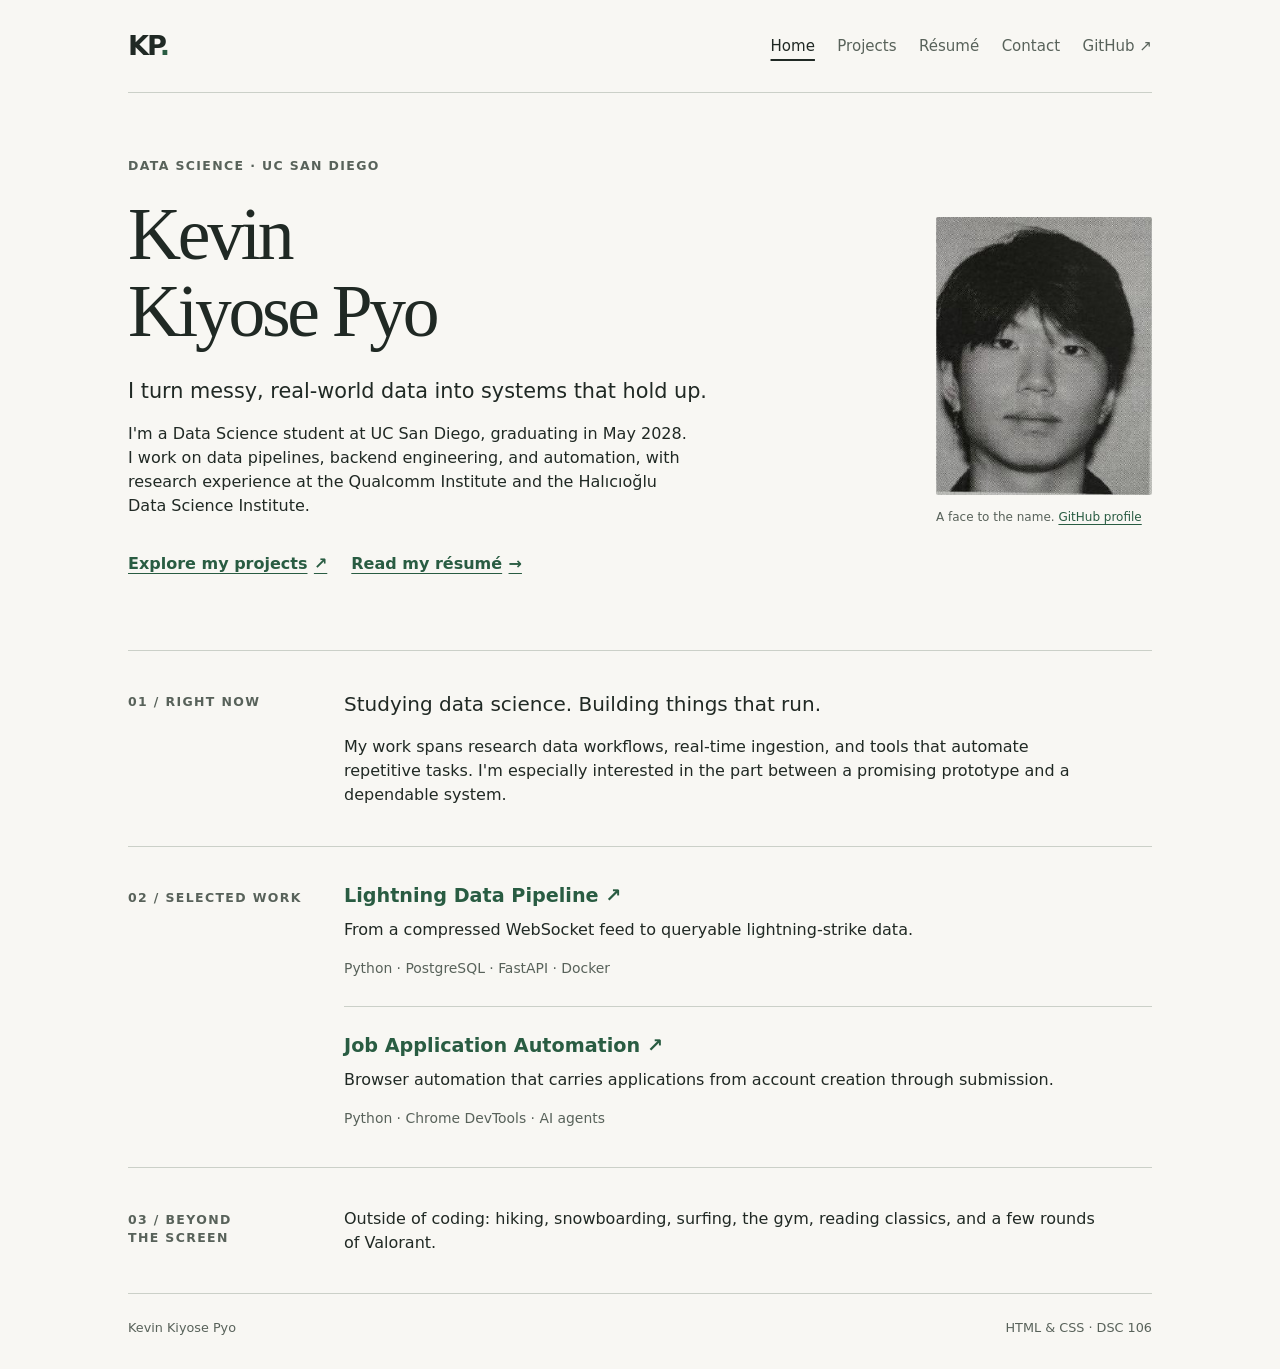
==== index.html @ 828792c8 "[verified] Build DSC 106 Lab 1 personal portfolio" ====
<!doctype html>
<html lang="en">
<head>
  <meta charset="utf-8">
  <meta name="viewport" content="width=device-width, initial-scale=1">
  <meta name="description" content="Kevin Kiyose Pyo — UC San Diego Data Science student building data pipelines, backend systems, and automation.">
  <title>Kevin Kiyose Pyo: Personal site and portfolio</title>
  <link rel="stylesheet" href="style.css">
  <link rel="icon" href="images/favicon.svg" type="image/svg+xml">
</head>
<body>
  <a class="skip-link" href="#main">Skip to content</a>
  <header class="site-header">
    <a class="wordmark" href="index.html" aria-label="Kevin Pyo, home">KP<span aria-hidden="true">.</span></a>
    <nav aria-label="Main navigation">
      <a href="index.html" aria-current="page">Home</a>
      <a href="projects/index.html">Projects</a>
      <a href="resume/index.html">Résumé</a>
      <a href="contact/index.html">Contact</a>
      <a href="https://github.com/kevinkiyosepyo" target="_blank" rel="noopener noreferrer">GitHub <span aria-hidden="true">↗</span><span class="visually-hidden"> (opens in a new tab)</span></a>
    </nav>
  </header>
  <main id="main">
    <section class="intro" aria-labelledby="intro-title">
      <div>
        <p class="eyebrow" id="intro-title">Data science · UC San Diego</p>
        <h1>Kevin Kiyose Pyo</h1>
        <p class="lead">I turn messy, real-world data into systems that hold up.</p>
        <p>I'm a Data Science student at UC San Diego, graduating in May 2028. I work on data pipelines, backend engineering, and automation, with research experience at the Qualcomm Institute and the Halıcıoğlu Data Science Institute.</p>
        <div class="text-links">
          <a href="projects/index.html">Explore my projects <span aria-hidden="true">↗</span></a>
          <a href="resume/index.html">Read my résumé <span aria-hidden="true">→</span></a>
        </div>
      </div>
      <figure class="portrait">
        <img src="images/kevin-portrait.jpg" alt="Black-and-white headshot from Kevin's GitHub profile." width="265" height="342">
        <figcaption>A face to the name. <a href="https://github.com/kevinkiyosepyo">GitHub profile</a></figcaption>
      </figure>
    </section>
    <section class="section-row" aria-labelledby="now-heading">
      <h2 id="now-heading" class="section-label">01 / Right now</h2>
      <div>
        <p class="large-copy">Studying data science. Building things that run.</p>
        <p>My work spans research data workflows, real-time ingestion, and tools that automate repetitive tasks. I'm especially interested in the part between a promising prototype and a dependable system.</p>
      </div>
    </section>
    <section class="section-row" aria-labelledby="work-heading">
      <h2 id="work-heading" class="section-label">02 / Selected work</h2>
      <div class="project-list">
        <article>
          <h3><a href="projects/index.html#lightning">Lightning Data Pipeline <span aria-hidden="true">↗</span></a></h3>
          <p>From a compressed WebSocket feed to queryable lightning-strike data.</p>
          <p class="meta">Python · PostgreSQL · FastAPI · Docker</p>
        </article>
        <article>
          <h3><a href="projects/index.html#job-agent">Job Application Automation <span aria-hidden="true">↗</span></a></h3>
          <p>Browser automation that carries applications from account creation through submission.</p>
          <p class="meta">Python · Chrome DevTools · AI agents</p>
        </article>
      </div>
    </section>
    <section class="section-row" aria-labelledby="beyond-heading">
      <h2 id="beyond-heading" class="section-label">03 / Beyond the screen</h2>
      <p>Outside of coding: hiking, snowboarding, surfing, the gym, reading classics, and a few rounds of Valorant.</p>
    </section>
  </main>
  <footer class="site-footer"><span>Kevin Kiyose Pyo</span><span>HTML &amp; CSS · DSC 106</span></footer>
</body>
</html>
---- style.css ----
/* Shared presentation; the HTML remains the source of content and structure. */
:root {
  color-scheme: light;
  --paper: #f8f7f3;
  --ink: #202924;
  --muted: #58625a;
  --accent: #295c42;
  --line: #cbd0c8;
}
* { box-sizing: border-box; }
body {
  font: 100%/1.5 system-ui;
  color: var(--ink);
  background: var(--paper);
  max-width: 72rem;
  margin: 0 auto;
  padding: 0 clamp(1.25rem, 5vw, 4rem);
}
a { color: var(--accent); text-underline-offset: .22em; }
a:hover { text-decoration-thickness: 2px; }
a:focus-visible, input:focus-visible, textarea:focus-visible, button:focus-visible {
  outline: 3px solid var(--accent);
  outline-offset: 4px;
}
h1, h2, h3, p, figure { margin: 0; }
h1, h2, h3 { line-height: 1.15; text-wrap: balance; }
h1 { font: 500 clamp(2.7rem, 6vw, 4.6rem)/1.05 Georgia, serif; letter-spacing: -.045em; max-width: 12ch; }
h2 { font: 500 2rem/1.2 Georgia, serif; }
h3 { font-size: 1.2rem; font-weight: 600; }
p + p { margin-top: 1rem; }
p { text-wrap: pretty; }
.site-header { display: flex; align-items: center; justify-content: space-between; gap: 1rem; padding: 1.5rem 0; border-bottom: 1px solid var(--line); }
.wordmark { color: var(--ink); font-size: 1.7rem; font-weight: 750; letter-spacing: -.08em; text-decoration: none; }
.wordmark span { color: var(--accent); }
nav { display: flex; flex-wrap: wrap; column-gap: 1.4rem; row-gap: .25rem; }
nav a { display: inline-flex; align-items: center; gap: .3rem; min-height: 44px; color: var(--muted); font-size: .94rem; text-decoration: none; }
nav a:hover, nav a[aria-current="page"] { color: var(--ink); text-decoration: underline; text-decoration-thickness: 2px; text-underline-offset: .5em; }
.intro { display: grid; grid-template-columns: minmax(0, 1fr) 13.5rem; align-items: center; gap: 4rem; padding: 4rem 0; }
.eyebrow, .section-label { font: 600 .78rem/1.5 system-ui; text-transform: uppercase; letter-spacing: .11em; color: var(--muted); }
.eyebrow { margin-bottom: 1.25rem; }
.lead { font-size: 1.3rem; line-height: 1.45; max-width: 37ch; margin-top: 1.6rem; }
.intro p:not(.eyebrow) { max-width: 55ch; }
.portrait img { display: block; width: 100%; height: auto; border-radius: 2px; }
figcaption { color: var(--muted); font-size: .75rem; margin-top: .8rem; }
.text-links { display: flex; flex-wrap: wrap; gap: .5rem 1.5rem; margin-top: 1.5rem; }
.text-links a { display: inline-flex; align-items: center; gap: .4rem; min-height: 44px; font-weight: 600; }
.section-row { display: grid; grid-template-columns: 11rem minmax(0, 1fr); gap: 2.5rem; padding: 2.4rem 0; border-top: 1px solid var(--line); }
.section-label { padding-top: .25rem; }
.large-copy { font-size: 1.25rem; }
.project-list article + article { margin-top: 1.7rem; padding-top: 1.7rem; border-top: 1px solid var(--line); }
.project-list h3 { margin-bottom: .7rem; }
.project-list h3 a { text-decoration: none; }
.project-list h3 a:hover { text-decoration: underline; }
.meta { color: var(--muted); font-size: .87rem; }
.page-heading { padding: 3.5rem 0 2.8rem; }
.page-heading h1 { max-width: none; }
.page-heading .lead { max-width: 55ch; }
.project-entry { display: grid; grid-template-columns: 11rem minmax(0, 1fr); gap: 2.5rem; border-top: 1px solid var(--line); padding: 2.5rem 0; }
.project-entry h2 { margin-bottom: 1rem; }
.project-entry ul, .resume-entry ul { padding-left: 1.2rem; margin-bottom: 0; }
li + li { margin-top: .6rem; }
.resume-entry + .resume-entry { margin-top: 2rem; }
.resume-entry header { display: flex; align-items: baseline; justify-content: space-between; gap: 1rem; }
.resume-entry .organization { color: var(--accent); margin-top: .35rem; }
.resume-entry .dates { color: var(--muted); font-size: .85rem; white-space: nowrap; }
.skills-list { padding-left: 1.2rem; margin: 0; }
.contact-layout { display: grid; grid-template-columns: 1fr 1.4fr; gap: 4rem; border-top: 1px solid var(--line); padding: 2.5rem 0 3.5rem; }
.contact-layout h2 { margin-bottom: 1rem; }
form label { display: block; font-weight: 600; margin-bottom: 1.25rem; }
input, textarea { display: block; width: 100%; max-width: 100%; margin-top: .5rem; border: 1px solid #7a857c; border-radius: 3px; background: #fffefa; color: var(--ink); font: inherit; padding: .7rem .85rem; }
textarea { min-height: 9rem; resize: vertical; }
button { min-height: 44px; border: 1px solid var(--accent); border-radius: 3px; background: var(--accent); color: white; font: 600 1rem/1.5 system-ui; padding: .7rem 1.3rem; cursor: pointer; }
button:hover { background: #1e4632; }
.form-note { color: var(--muted); font-size: .87rem; margin-top: 1rem; }
.site-footer { display: flex; flex-wrap: wrap; justify-content: space-between; gap: .6rem 2rem; padding: 1.5rem 0 2rem; border-top: 1px solid var(--line); font-size: .8rem; color: var(--muted); }
.visually-hidden, .skip-link:not(:focus) { position: absolute; width: 1px; height: 1px; padding: 0; margin: -1px; overflow: hidden; clip-path: inset(50%); white-space: nowrap; border: 0; }
.skip-link:focus { display: inline-block; margin-top: .5rem; padding: .5rem; }
@media (max-width: 720px) {
  .site-header { align-items: flex-start; flex-direction: column; gap: .4rem; padding: 1rem 0; }
  nav { column-gap: 1.2rem; }
  .intro { grid-template-columns: 1fr; gap: 2rem; padding: 2.6rem 0; }
  .portrait { max-width: 12rem; }
  .section-row, .project-entry { grid-template-columns: 1fr; gap: 1.2rem; padding: 2rem 0; }
  .page-heading { padding: 2.6rem 0 2rem; }
  .resume-entry header { flex-direction: column; gap: .45rem; }
  .contact-layout { grid-template-columns: 1fr; gap: 2rem; }
}
@media print {
  body { background: white; color: black; padding: 0; max-width: none; font-size: 12pt; }
  .site-header, .site-footer, .skip-link { display: none; }
  .page-heading { padding: 0 0 1.5rem; }
  .section-row { grid-template-columns: 1fr; gap: 1rem; padding: 1rem 0; }
  .resume-entry { break-inside: avoid; }
  a { color: inherit; }
}
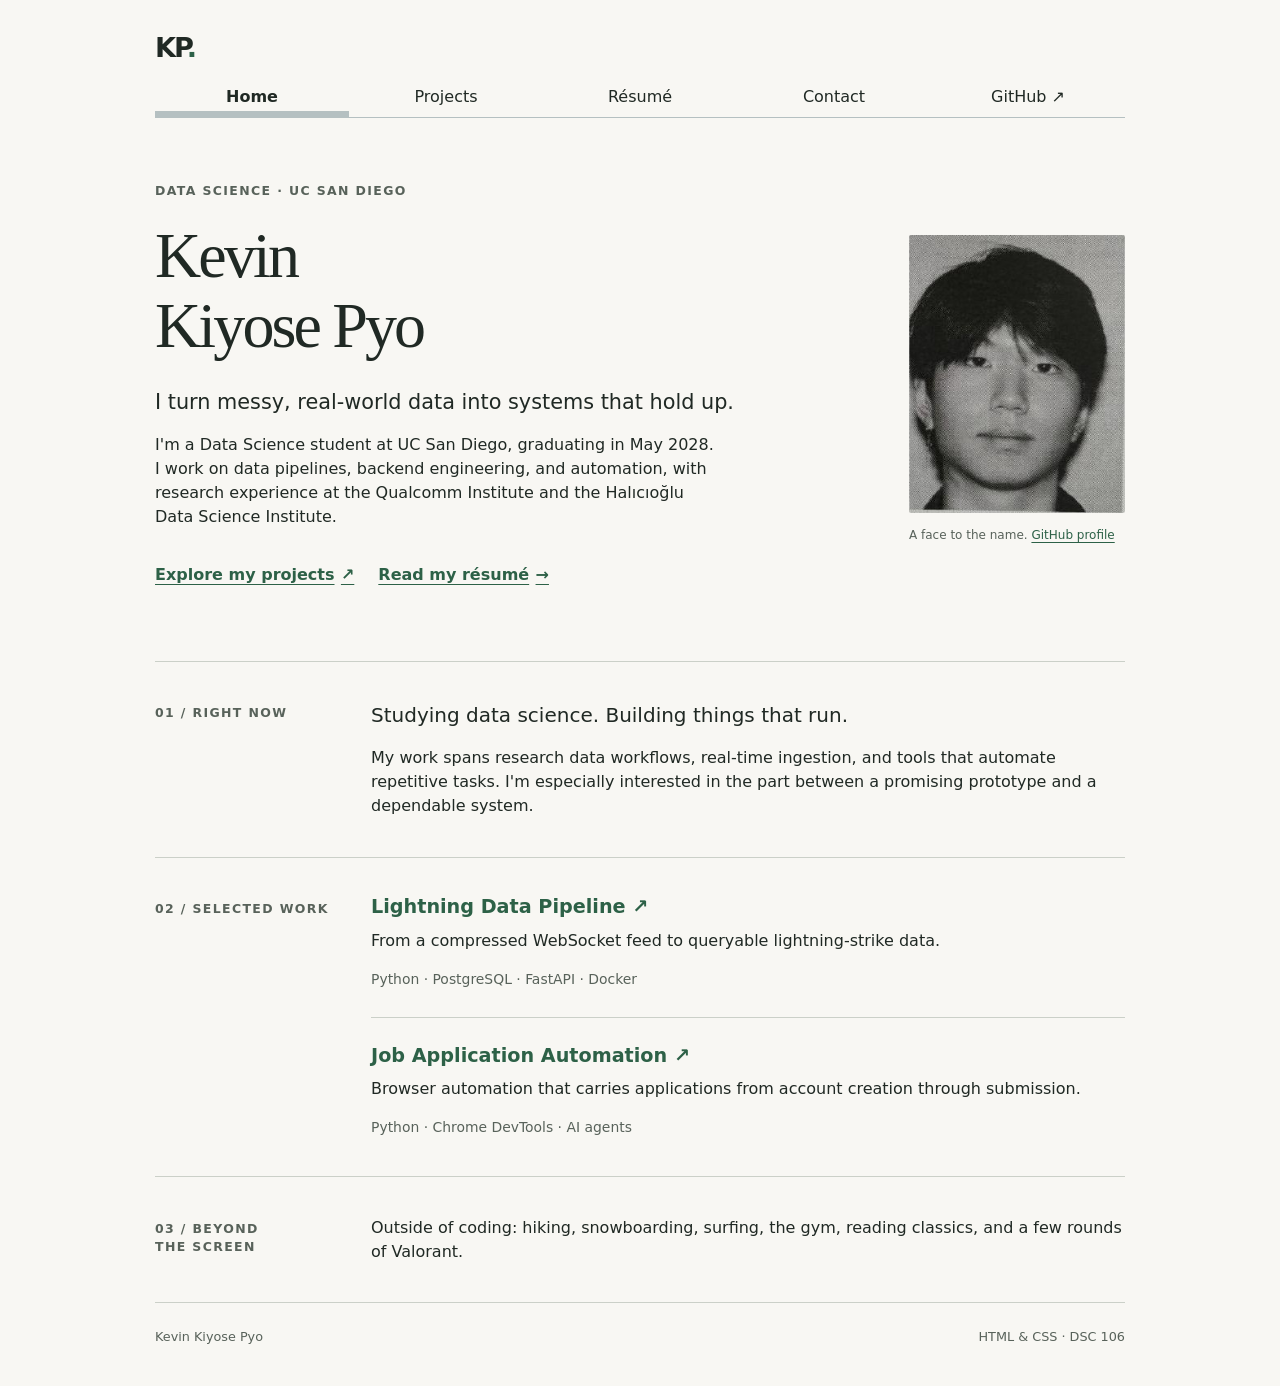
==== commit 90bc4a7d: "Complete DSC 106 Lab 2: Styling with CSS - Step 1: 100ch max-width body, centered with margin-inline" ====
--- a/index.html
+++ b/index.html
@@ -13,7 +13,7 @@
   <header class="site-header">
     <a class="wordmark" href="index.html" aria-label="Kevin Pyo, home">KP<span aria-hidden="true">.</span></a>
     <nav aria-label="Main navigation">
-      <a href="index.html" aria-current="page">Home</a>
+      <a href="index.html" class="current" aria-current="page">Home</a>
       <a href="projects/index.html">Projects</a>
       <a href="resume/index.html">Résumé</a>
       <a href="contact/index.html">Contact</a>
--- a/style.css
+++ b/style.css
@@ -1,41 +1,109 @@
-/* Shared presentation; the HTML remains the source of content and structure. */
+/* Shared presentation; the HTML remains the source of content and structure.
+   Lab 2 steps are labeled so each rule can be traced back to the lab. */
+
+/* ---------- Tokens ---------- */
 :root {
   color-scheme: light;
   --paper: #f8f7f3;
   --ink: #202924;
   --muted: #58625a;
-  --accent: #295c42;
   --line: #cbd0c8;
-}
+  /* Step 2.3: the cool gray used for the nav borders */
+  --color-border: oklch(80% 3% 200);
+  /* Step 2.4: one accent color, defined once on the root and reused everywhere */
+  --color-accent: oklch(45% 18% 159);
+  --color-accent-soft: oklch(from var(--color-accent) 95% 5% h);
+  accent-color: var(--color-accent);
+}
+
 * { box-sizing: border-box; }
+
+/* ---------- Step 1: keep content from getting too wide ---------- */
 body {
   font: 100%/1.5 system-ui;
   color: var(--ink);
   background: var(--paper);
-  max-width: 72rem;
-  margin: 0 auto;
-  padding: 0 clamp(1.25rem, 5vw, 4rem);
-}
-a { color: var(--accent); text-underline-offset: .22em; }
+  max-width: 100ch;       /* scales with font size, still shrinks on small screens */
+  margin-inline: auto;    /* centers the column */
+  padding-inline: 1.5em;  /* keeps text off the viewport edges when narrow */
+}
+
+a { color: var(--color-accent); text-underline-offset: .22em; }
 a:hover { text-decoration-thickness: 2px; }
 a:focus-visible, input:focus-visible, textarea:focus-visible, button:focus-visible {
-  outline: 3px solid var(--accent);
+  outline: 3px solid var(--color-accent);
   outline-offset: 4px;
 }
-h1, h2, h3, p, figure { margin: 0; }
-h1, h2, h3 { line-height: 1.15; text-wrap: balance; }
-h1 { font: 500 clamp(2.7rem, 6vw, 4.6rem)/1.05 Georgia, serif; letter-spacing: -.045em; max-width: 12ch; }
-h2 { font: 500 2rem/1.2 Georgia, serif; }
+
+/* ---------- Step 4.4: heading defaults and hierarchy ---------- */
+h1, h2, h3, h4, h5, h6 {
+  line-height: 1.1;
+  text-wrap: balance;
+  margin: 0;
+}
+h1 {
+  font-family: Georgia, serif;
+  font-weight: 500;
+  font-size: 400%;        /* clear contrast with h2 */
+  letter-spacing: -.045em;
+  max-width: 12ch;
+}
+h2 { font: 500 2rem/1.1 Georgia, serif; }
 h3 { font-size: 1.2rem; font-weight: 600; }
+p, figure { margin: 0; }
 p + p { margin-top: 1rem; }
 p { text-wrap: pretty; }
-.site-header { display: flex; align-items: center; justify-content: space-between; gap: 1rem; padding: 1.5rem 0; border-bottom: 1px solid var(--line); }
-.wordmark { color: var(--ink); font-size: 1.7rem; font-weight: 750; letter-spacing: -.08em; text-decoration: none; }
-.wordmark span { color: var(--accent); }
-nav { display: flex; flex-wrap: wrap; column-gap: 1.4rem; row-gap: .25rem; }
-nav a { display: inline-flex; align-items: center; gap: .3rem; min-height: 44px; color: var(--muted); font-size: .94rem; text-decoration: none; }
-nav a:hover, nav a[aria-current="page"] { color: var(--ink); text-decoration: underline; text-decoration-thickness: 2px; text-underline-offset: .5em; }
-.intro { display: grid; grid-template-columns: minmax(0, 1fr) 13.5rem; align-items: center; gap: 4rem; padding: 4rem 0; }
+
+/* ---------- Step 2: navigation bar ---------- */
+.site-header { padding-top: 1.25rem; }
+.wordmark {
+  display: inline-block;
+  margin-bottom: .5rem;
+  color: var(--ink);
+  font-size: 1.7rem;
+  font-weight: 750;
+  letter-spacing: -.08em;
+  text-decoration: none;
+  span { color: var(--color-accent); }
+}
+
+/* Step 2.1: if a <ul> is used, its boxes get out of the way */
+nav ul, nav li { display: contents; }
+
+/* Step 2.2: Flexbox lays the links out in a row */
+nav {
+  display: flex;
+  flex-wrap: wrap;  /* lets the links wrap instead of overflowing on phones */
+  margin-bottom: 2.5rem;
+  border-bottom: 1px solid var(--color-border);
+}
+
+/* Step 2.3: each link takes an equal share and loses the default link look */
+nav a {
+  flex: 1;
+  text-decoration: none;
+  color: inherit;
+  text-align: center;
+  padding: 0.5em;
+  white-space: nowrap;
+}
+
+/* Current page: thick border, reduced padding so the height stays the same */
+nav a.current {
+  border-bottom: 0.4em solid var(--color-border);
+  padding-bottom: 0.1em;
+  font-weight: 600;
+}
+
+/* Step 2.4: hover uses the accent color plus a light tint of the same hue */
+nav a:hover {
+  border-bottom: 0.4em solid var(--color-accent);
+  padding-bottom: 0.1em;
+  background-color: var(--color-accent-soft);
+}
+
+/* ---------- Home page ---------- */
+.intro { display: grid; grid-template-columns: minmax(0, 1fr) 13.5rem; align-items: center; gap: 4rem; padding: 1.5rem 0 4rem; }
 .eyebrow, .section-label { font: 600 .78rem/1.5 system-ui; text-transform: uppercase; letter-spacing: .11em; color: var(--muted); }
 .eyebrow { margin-bottom: 1.25rem; }
 .lead { font-size: 1.3rem; line-height: 1.45; max-width: 37ch; margin-top: 1.6rem; }
@@ -52,39 +120,187 @@
 .project-list h3 a { text-decoration: none; }
 .project-list h3 a:hover { text-decoration: underline; }
 .meta { color: var(--muted); font-size: .87rem; }
-.page-heading { padding: 3.5rem 0 2.8rem; }
+.page-heading { padding: 1rem 0 2.8rem; }
 .page-heading h1 { max-width: none; }
 .page-heading .lead { max-width: 55ch; }
-.project-entry { display: grid; grid-template-columns: 11rem minmax(0, 1fr); gap: 2.5rem; border-top: 1px solid var(--line); padding: 2.5rem 0; }
-.project-entry h2 { margin-bottom: 1rem; }
-.project-entry ul, .resume-entry ul { padding-left: 1.2rem; margin-bottom: 0; }
-li + li { margin-top: .6rem; }
-.resume-entry + .resume-entry { margin-top: 2rem; }
-.resume-entry header { display: flex; align-items: baseline; justify-content: space-between; gap: 1rem; }
-.resume-entry .organization { color: var(--accent); margin-top: .35rem; }
-.resume-entry .dates { color: var(--muted); font-size: .85rem; white-space: nowrap; }
-.skills-list { padding-left: 1.2rem; margin: 0; }
+
+/* ---------- Step 4: projects page ---------- */
+/* Step 4.2: as many 15em+ columns as fit, so the grid adapts to the window */
+.projects {
+  display: grid;
+  grid-template-columns: repeat(auto-fill, minmax(15em, 1fr));
+  gap: 1em;
+  padding-bottom: 3rem;
+
+  /* Step 4.3: each card borrows the parent's rows, so headings,
+     images, and text line up across a row even when headings wrap */
+  article {
+    display: grid;
+    grid-template-rows: subgrid;
+    grid-row: span 3;
+    padding-top: 1em;
+    border-top: 1px solid var(--line);
+  }
+
+  h2 {
+    margin: 0;
+    font-size: 1.4rem;
+  }
+
+  img {
+    display: block;
+    width: 100%;
+    height: auto;
+  }
+
+  p { font-size: .95rem; }
+}
+
+/* ---------- Step 3: contact form ---------- */
 .contact-layout { display: grid; grid-template-columns: 1fr 1.4fr; gap: 4rem; border-top: 1px solid var(--line); padding: 2.5rem 0 3.5rem; }
 .contact-layout h2 { margin-bottom: 1rem; }
-form label { display: block; font-weight: 600; margin-bottom: 1.25rem; }
-input, textarea { display: block; width: 100%; max-width: 100%; margin-top: .5rem; border: 1px solid #7a857c; border-radius: 3px; background: #fffefa; color: var(--ink); font: inherit; padding: .7rem .85rem; }
+
+/* Step 3.1: form controls use the page font instead of the browser default */
+input, textarea, button, select {
+  font: inherit;
+}
+
+/* Step 3.3: labels on the left, fields on the right, all aligned */
+form {
+  display: grid;
+  grid-template-columns: auto 1fr;
+  gap: 1em;
+}
+
+form label {
+  display: grid;
+  grid-template-columns: subgrid;  /* label text and field use the form's columns */
+  grid-column: 1 / -1;             /* each label spans the whole row */
+  align-items: baseline;
+  font-weight: 600;
+}
+
+form button {
+  grid-column: 1 / -1;
+}
+
+input, textarea {
+  font-weight: 400;
+  border: 1px solid #7a857c;
+  border-radius: 3px;
+  background: #fffefa;
+  color: var(--ink);
+  padding: .7rem .85rem;
+  min-width: 0;
+}
 textarea { min-height: 9rem; resize: vertical; }
-button { min-height: 44px; border: 1px solid var(--accent); border-radius: 3px; background: var(--accent); color: white; font: 600 1rem/1.5 system-ui; padding: .7rem 1.3rem; cursor: pointer; }
-button:hover { background: #1e4632; }
+button {
+  min-height: 44px;
+  border: 1px solid var(--color-accent);
+  border-radius: 3px;
+  background: var(--color-accent);
+  color: white;
+  font-weight: 600;
+  padding: .7rem 1.3rem;
+  cursor: pointer;
+}
+button:hover { background: oklch(from var(--color-accent) calc(l - 8%) c h); }
 .form-note { color: var(--muted); font-size: .87rem; margin-top: 1rem; }
+
+/* ---------- Step 5: résumé / CV ---------- */
+.resume-entry {
+  position: relative;
+  padding-inline-start: 1.5rem;
+  border-inline-start: 2px solid var(--line);
+  transition: border-color .2s;
+
+  /* timeline dot */
+  &::before {
+    content: "";
+    position: absolute;
+    inset-inline-start: -.45rem;
+    top: .3rem;
+    width: .8rem;
+    height: .8rem;
+    border-radius: 50%;
+    background: var(--paper);
+    border: 2px solid var(--line);
+    transition: background .2s, border-color .2s;
+  }
+
+  &:hover {
+    border-inline-start-color: var(--color-accent);
+    &::before { background: var(--color-accent); border-color: var(--color-accent); }
+  }
+
+  & + & { margin-top: 2rem; }
+
+  header {
+    display: flex;
+    align-items: baseline;
+    justify-content: space-between;
+    gap: 1rem;
+  }
+
+  .organization { color: var(--color-accent); margin-top: .35rem; font-weight: 500; }
+
+  .dates {
+    color: var(--color-accent);
+    background: var(--color-accent-soft);
+    border-radius: 999px;
+    padding: .1rem .65rem;
+    font-size: .8rem;
+    font-variant-numeric: tabular-nums;
+    white-space: nowrap;
+  }
+
+  ul { padding-left: 1.2rem; margin: .75rem 0 0; }
+  li::marker { color: var(--color-accent); }
+}
+li + li { margin-top: .6rem; }
+
+/* Skills: a definition list laid out with grid, each skill as a chip */
+.skills {
+  display: grid;
+  grid-template-columns: auto 1fr;
+  gap: 1rem 1.5rem;
+  margin: 0;
+
+  div { display: grid; grid-template-columns: subgrid; grid-column: 1 / -1; align-items: baseline; }
+  dt { font-weight: 600; }
+  dd { margin: 0; }
+  ul { display: flex; flex-wrap: wrap; gap: .4rem; list-style: none; padding: 0; margin: 0; }
+  li {
+    margin: 0;
+    padding: .15rem .6rem;
+    border: 1px solid var(--color-border);
+    border-radius: 3px;
+    background: #fffefa;
+    font-size: .88rem;
+  }
+  li:hover { border-color: var(--color-accent); background: var(--color-accent-soft); }
+}
+
+/* ---------- Footer and utilities ---------- */
 .site-footer { display: flex; flex-wrap: wrap; justify-content: space-between; gap: .6rem 2rem; padding: 1.5rem 0 2rem; border-top: 1px solid var(--line); font-size: .8rem; color: var(--muted); }
 .visually-hidden, .skip-link:not(:focus) { position: absolute; width: 1px; height: 1px; padding: 0; margin: -1px; overflow: hidden; clip-path: inset(50%); white-space: nowrap; border: 0; }
 .skip-link:focus { display: inline-block; margin-top: .5rem; padding: .5rem; }
+
+/* ---------- Narrow screens ---------- */
 @media (max-width: 720px) {
-  .site-header { align-items: flex-start; flex-direction: column; gap: .4rem; padding: 1rem 0; }
-  nav { column-gap: 1.2rem; }
-  .intro { grid-template-columns: 1fr; gap: 2rem; padding: 2.6rem 0; }
+  .intro { grid-template-columns: 1fr; gap: 2rem; padding: 1rem 0 2.6rem; }
   .portrait { max-width: 12rem; }
-  .section-row, .project-entry { grid-template-columns: 1fr; gap: 1.2rem; padding: 2rem 0; }
-  .page-heading { padding: 2.6rem 0 2rem; }
+  .section-row { grid-template-columns: 1fr; gap: 1.2rem; padding: 2rem 0; }
+  .contact-layout { grid-template-columns: 1fr; gap: 2rem; }
   .resume-entry header { flex-direction: column; gap: .45rem; }
-  .contact-layout { grid-template-columns: 1fr; gap: 2rem; }
-}
+  .skills { grid-template-columns: 1fr; div { grid-column: 1; grid-template-columns: 1fr; gap: .4rem; } }
+}
+@media (max-width: 30em) {
+  body { padding-inline: 1em; }
+  h1 { font-size: 300%; }
+  nav { font-size: .9rem; }
+}
+
 @media print {
   body { background: white; color: black; padding: 0; max-width: none; font-size: 12pt; }
   .site-header, .site-footer, .skip-link { display: none; }
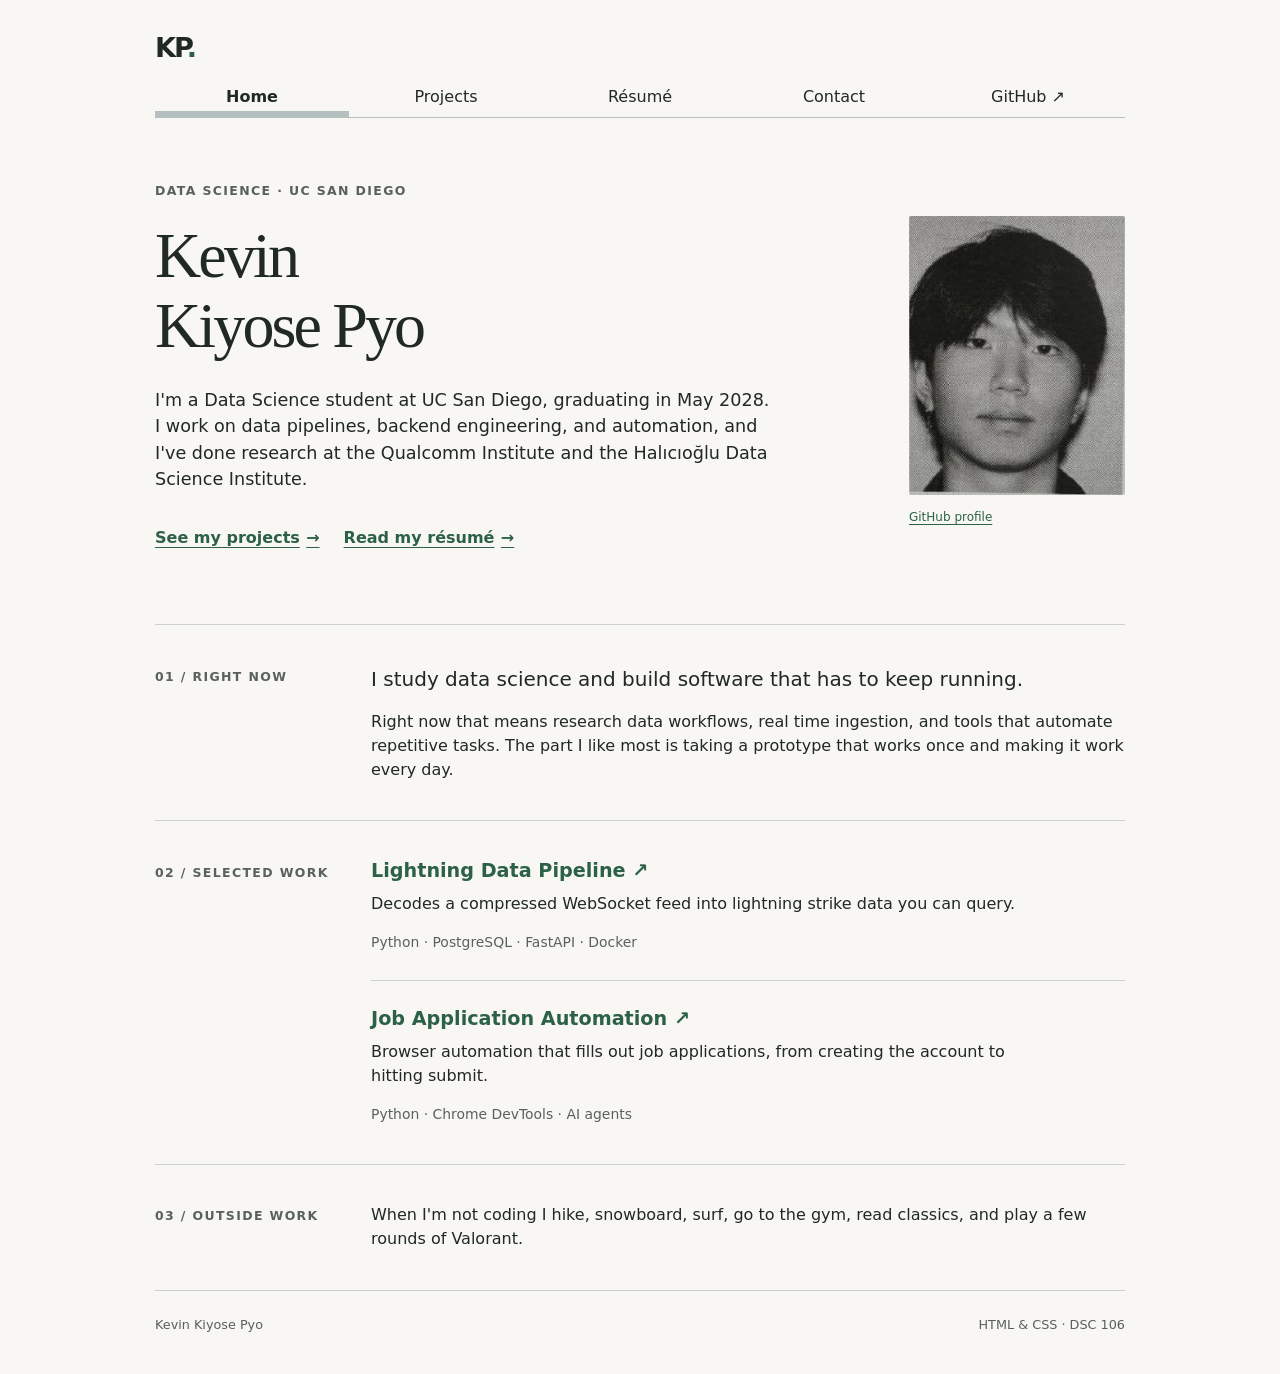
==== commit 13b2f1ed: "Rewrite site copy in plainer language - Remove the homepage tagline and the photo caption line - Dro" ====
--- a/index.html
+++ b/index.html
@@ -3,7 +3,7 @@
 <head>
   <meta charset="utf-8">
   <meta name="viewport" content="width=device-width, initial-scale=1">
-  <meta name="description" content="Kevin Kiyose Pyo — UC San Diego Data Science student building data pipelines, backend systems, and automation.">
+  <meta name="description" content="Kevin Kiyose Pyo, a UC San Diego data science student who builds data pipelines, backend systems, and automation tools.">
   <title>Kevin Kiyose Pyo: Personal site and portfolio</title>
   <link rel="stylesheet" href="style.css">
   <link rel="icon" href="images/favicon.svg" type="image/svg+xml">
@@ -25,23 +25,22 @@
       <div>
         <p class="eyebrow" id="intro-title">Data science · UC San Diego</p>
         <h1>Kevin Kiyose Pyo</h1>
-        <p class="lead">I turn messy, real-world data into systems that hold up.</p>
-        <p>I'm a Data Science student at UC San Diego, graduating in May 2028. I work on data pipelines, backend engineering, and automation, with research experience at the Qualcomm Institute and the Halıcıoğlu Data Science Institute.</p>
+        <p>I'm a Data Science student at UC San Diego, graduating in May 2028. I work on data pipelines, backend engineering, and automation, and I've done research at the Qualcomm Institute and the Halıcıoğlu Data Science Institute.</p>
         <div class="text-links">
-          <a href="projects/index.html">Explore my projects <span aria-hidden="true">↗</span></a>
+          <a href="projects/index.html">See my projects <span aria-hidden="true">→</span></a>
           <a href="resume/index.html">Read my résumé <span aria-hidden="true">→</span></a>
         </div>
       </div>
       <figure class="portrait">
-        <img src="images/kevin-portrait.jpg" alt="Black-and-white headshot from Kevin's GitHub profile." width="265" height="342">
-        <figcaption>A face to the name. <a href="https://github.com/kevinkiyosepyo">GitHub profile</a></figcaption>
+        <img src="images/kevin-portrait.jpg" alt="Black and white headshot of Kevin." width="265" height="342">
+        <figcaption><a href="https://github.com/kevinkiyosepyo">GitHub profile</a></figcaption>
       </figure>
     </section>
     <section class="section-row" aria-labelledby="now-heading">
       <h2 id="now-heading" class="section-label">01 / Right now</h2>
       <div>
-        <p class="large-copy">Studying data science. Building things that run.</p>
-        <p>My work spans research data workflows, real-time ingestion, and tools that automate repetitive tasks. I'm especially interested in the part between a promising prototype and a dependable system.</p>
+        <p class="large-copy">I study data science and build software that has to keep running.</p>
+        <p>Right now that means research data workflows, real time ingestion, and tools that automate repetitive tasks. The part I like most is taking a prototype that works once and making it work every day.</p>
       </div>
     </section>
     <section class="section-row" aria-labelledby="work-heading">
@@ -49,19 +48,19 @@
       <div class="project-list">
         <article>
           <h3><a href="projects/index.html#lightning">Lightning Data Pipeline <span aria-hidden="true">↗</span></a></h3>
-          <p>From a compressed WebSocket feed to queryable lightning-strike data.</p>
+          <p>Decodes a compressed WebSocket feed into lightning strike data you can query.</p>
           <p class="meta">Python · PostgreSQL · FastAPI · Docker</p>
         </article>
         <article>
           <h3><a href="projects/index.html#job-agent">Job Application Automation <span aria-hidden="true">↗</span></a></h3>
-          <p>Browser automation that carries applications from account creation through submission.</p>
+          <p>Browser automation that fills out job applications, from creating the account to hitting submit.</p>
           <p class="meta">Python · Chrome DevTools · AI agents</p>
         </article>
       </div>
     </section>
     <section class="section-row" aria-labelledby="beyond-heading">
-      <h2 id="beyond-heading" class="section-label">03 / Beyond the screen</h2>
-      <p>Outside of coding: hiking, snowboarding, surfing, the gym, reading classics, and a few rounds of Valorant.</p>
+      <h2 id="beyond-heading" class="section-label">03 / Outside work</h2>
+      <p>When I'm not coding I hike, snowboard, surf, go to the gym, read classics, and play a few rounds of Valorant.</p>
     </section>
   </main>
   <footer class="site-footer"><span>Kevin Kiyose Pyo</span><span>HTML &amp; CSS · DSC 106</span></footer>
--- a/style.css
+++ b/style.css
@@ -108,6 +108,7 @@
 .eyebrow { margin-bottom: 1.25rem; }
 .lead { font-size: 1.3rem; line-height: 1.45; max-width: 37ch; margin-top: 1.6rem; }
 .intro p:not(.eyebrow) { max-width: 55ch; }
+.intro h1 + p { margin-top: 1.6rem; font-size: 1.1rem; }
 .portrait img { display: block; width: 100%; height: auto; border-radius: 2px; }
 figcaption { color: var(--muted); font-size: .75rem; margin-top: .8rem; }
 .text-links { display: flex; flex-wrap: wrap; gap: .5rem 1.5rem; margin-top: 1.5rem; }
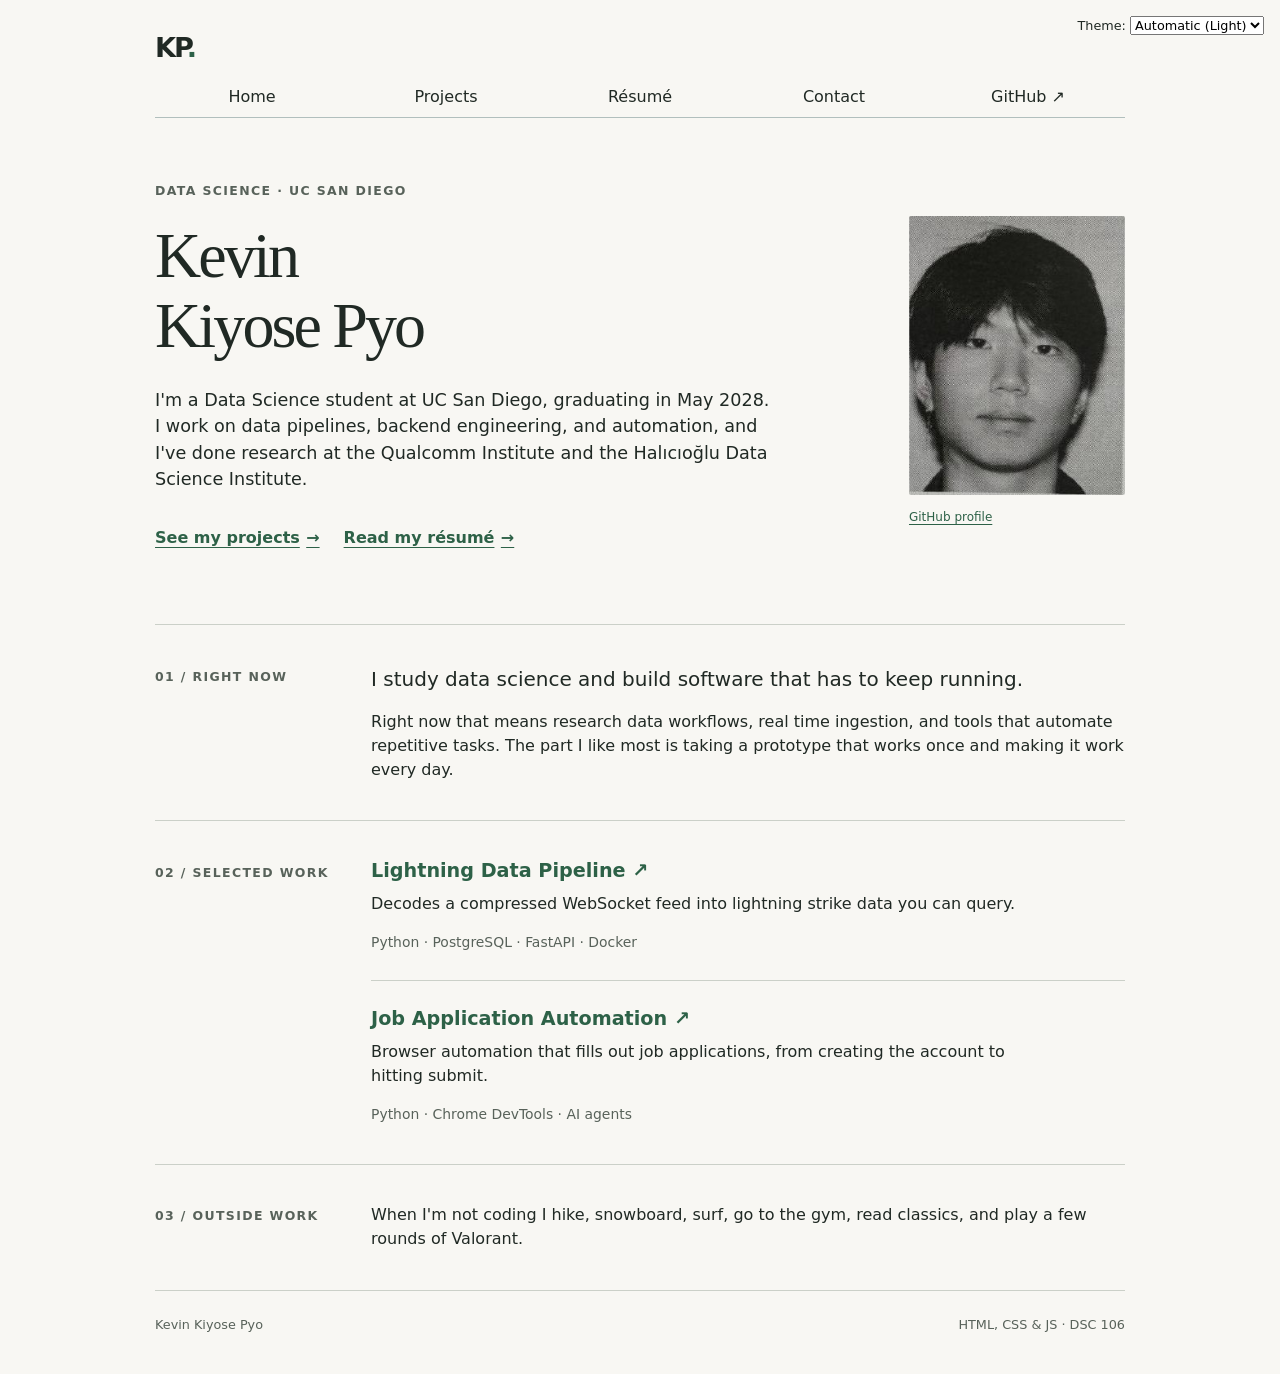
==== commit 8fcb475e: "Complete DSC 106 Lab 3: Introduction to JS - Step 1: global.js on every page as a module, with the $" ====
--- a/index.html
+++ b/index.html
@@ -6,19 +6,13 @@
   <meta name="description" content="Kevin Kiyose Pyo, a UC San Diego data science student who builds data pipelines, backend systems, and automation tools.">
   <title>Kevin Kiyose Pyo: Personal site and portfolio</title>
   <link rel="stylesheet" href="style.css">
+  <script type="module" src="global.js"></script>
   <link rel="icon" href="images/favicon.svg" type="image/svg+xml">
 </head>
 <body>
   <a class="skip-link" href="#main">Skip to content</a>
   <header class="site-header">
     <a class="wordmark" href="index.html" aria-label="Kevin Pyo, home">KP<span aria-hidden="true">.</span></a>
-    <nav aria-label="Main navigation">
-      <a href="index.html" class="current" aria-current="page">Home</a>
-      <a href="projects/index.html">Projects</a>
-      <a href="resume/index.html">Résumé</a>
-      <a href="contact/index.html">Contact</a>
-      <a href="https://github.com/kevinkiyosepyo" target="_blank" rel="noopener noreferrer">GitHub <span aria-hidden="true">↗</span><span class="visually-hidden"> (opens in a new tab)</span></a>
-    </nav>
   </header>
   <main id="main">
     <section class="intro" aria-labelledby="intro-title">
@@ -63,6 +57,6 @@
       <p>When I'm not coding I hike, snowboard, surf, go to the gym, read classics, and play a few rounds of Valorant.</p>
     </section>
   </main>
-  <footer class="site-footer"><span>Kevin Kiyose Pyo</span><span>HTML &amp; CSS · DSC 106</span></footer>
+  <footer class="site-footer"><span>Kevin Kiyose Pyo</span><span>HTML, CSS &amp; JS · DSC 106</span></footer>
 </body>
 </html>
--- a/style.css
+++ b/style.css
@@ -3,16 +3,22 @@
 
 /* ---------- Tokens ---------- */
 :root {
-  color-scheme: light;
-  --paper: #f8f7f3;
-  --ink: #202924;
-  --muted: #58625a;
-  --line: #cbd0c8;
-  /* Step 2.3: the cool gray used for the nav borders */
-  --color-border: oklch(80% 3% 200);
-  /* Step 2.4: one accent color, defined once on the root and reused everywhere */
-  --color-accent: oklch(45% 18% 159);
-  --color-accent-soft: oklch(from var(--color-accent) 95% 5% h);
+  /* Lab 3 Step 4.1: follow the OS theme. The theme switcher overrides this
+     with an inline style, and light-dark() below picks the matching value. */
+  color-scheme: light dark;
+  --paper: light-dark(#f8f7f3, #151917);
+  --ink: light-dark(#202924, #e4e8e2);
+  --muted: light-dark(#58625a, #a2aca3);
+  --line: light-dark(#cbd0c8, #353d38);
+  --field: light-dark(#fffefa, #1d2320);
+  --field-border: light-dark(#7a857c, #6b766d);
+  /* Lab 3 Step 4.1: a darker border at 40% opacity works on light and dark backgrounds */
+  --color-border: oklch(50% 10% 200 / 40%);
+  /* Step 2.4: one accent color, defined once on the root and reused everywhere.
+     Dark mode gets a lighter green so links stay readable. */
+  --color-accent: light-dark(oklch(45% 18% 159), oklch(78% 20% 159));
+  /* Lab 3 Step 4.1: mixing with canvas keeps the hover tint subtle in both themes */
+  --color-accent-soft: color-mix(in oklch, var(--color-accent), canvas 85%);
   accent-color: var(--color-accent);
 }
 
@@ -30,7 +36,7 @@
 
 a { color: var(--color-accent); text-underline-offset: .22em; }
 a:hover { text-decoration-thickness: 2px; }
-a:focus-visible, input:focus-visible, textarea:focus-visible, button:focus-visible {
+a:focus-visible, input:focus-visible, textarea:focus-visible, select:focus-visible, button:focus-visible {
   outline: 3px solid var(--color-accent);
   outline-offset: 4px;
 }
@@ -187,9 +193,9 @@
 
 input, textarea {
   font-weight: 400;
-  border: 1px solid #7a857c;
+  border: 1px solid var(--field-border);
   border-radius: 3px;
-  background: #fffefa;
+  background: var(--field);
   color: var(--ink);
   padding: .7rem .85rem;
   min-width: 0;
@@ -200,12 +206,13 @@
   border: 1px solid var(--color-accent);
   border-radius: 3px;
   background: var(--color-accent);
-  color: white;
+  color: var(--paper);
   font-weight: 600;
   padding: .7rem 1.3rem;
   cursor: pointer;
 }
-button:hover { background: oklch(from var(--color-accent) calc(l - 8%) c h); }
+/* Mixing with canvastext darkens the button in light mode and lightens it in dark mode */
+button:hover { background: color-mix(in oklch, var(--color-accent), canvastext 15%); }
 .form-note { color: var(--muted); font-size: .87rem; margin-top: 1rem; }
 
 /* ---------- Step 5: résumé / CV ---------- */
@@ -276,10 +283,18 @@
     padding: .15rem .6rem;
     border: 1px solid var(--color-border);
     border-radius: 3px;
-    background: #fffefa;
+    background: var(--field);
     font-size: .88rem;
   }
   li:hover { border-color: var(--color-accent); background: var(--color-accent-soft); }
+}
+
+/* ---------- Lab 3 Step 4.3: theme switcher pinned to the top right ---------- */
+.color-scheme {
+  position: absolute;
+  top: 1rem;
+  right: 1rem;
+  font-size: 80%;
 }
 
 /* ---------- Footer and utilities ---------- */
@@ -303,8 +318,9 @@
 }
 
 @media print {
+  :root { color-scheme: light !important; }  /* beats the switcher's inline style */
   body { background: white; color: black; padding: 0; max-width: none; font-size: 12pt; }
-  .site-header, .site-footer, .skip-link { display: none; }
+  .site-header, .site-footer, .skip-link, .color-scheme { display: none; }
   .page-heading { padding: 0 0 1.5rem; }
   .section-row { grid-template-columns: 1fr; gap: 1rem; padding: 1rem 0; }
   .resume-entry { break-inside: avoid; }
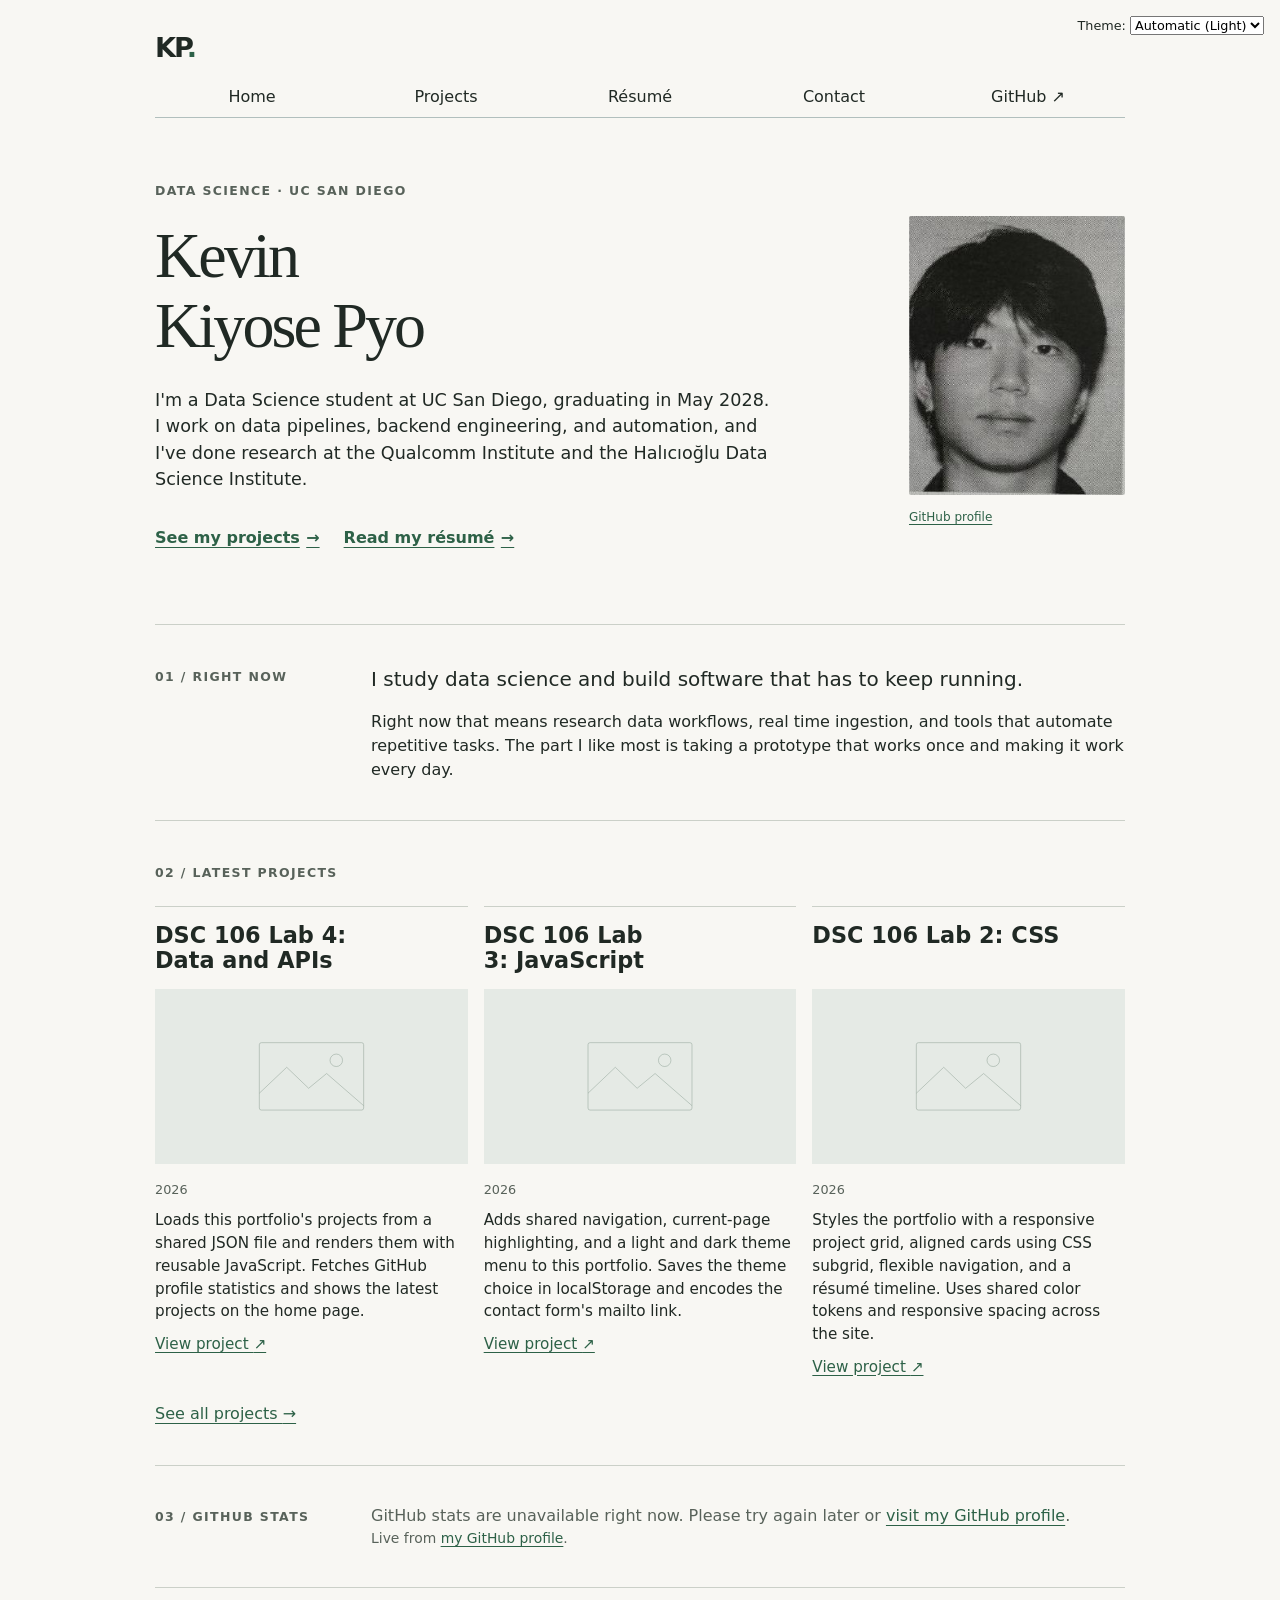
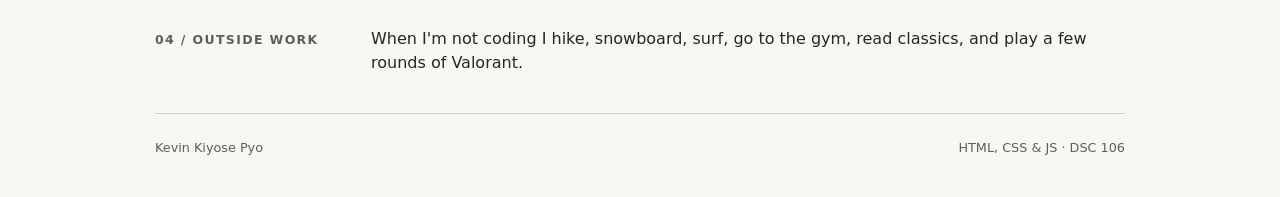
==== commit 1ec1d98f: "Complete DSC 106 Lab 4: shared project data and GitHub API" ====
--- a/index.html
+++ b/index.html
@@ -7,6 +7,7 @@
   <title>Kevin Kiyose Pyo: Personal site and portfolio</title>
   <link rel="stylesheet" href="style.css">
   <script type="module" src="global.js"></script>
+  <script type="module" src="index.js"></script>
   <link rel="icon" href="images/favicon.svg" type="image/svg+xml">
 </head>
 <body>
@@ -37,23 +38,22 @@
         <p>Right now that means research data workflows, real time ingestion, and tools that automate repetitive tasks. The part I like most is taking a prototype that works once and making it work every day.</p>
       </div>
     </section>
-    <section class="section-row" aria-labelledby="work-heading">
-      <h2 id="work-heading" class="section-label">02 / Selected work</h2>
-      <div class="project-list">
-        <article>
-          <h3><a href="projects/index.html#lightning">Lightning Data Pipeline <span aria-hidden="true">↗</span></a></h3>
-          <p>Decodes a compressed WebSocket feed into lightning strike data you can query.</p>
-          <p class="meta">Python · PostgreSQL · FastAPI · Docker</p>
-        </article>
-        <article>
-          <h3><a href="projects/index.html#job-agent">Job Application Automation <span aria-hidden="true">↗</span></a></h3>
-          <p>Browser automation that fills out job applications, from creating the account to hitting submit.</p>
-          <p class="meta">Python · Chrome DevTools · AI agents</p>
-        </article>
+    <section class="latest-projects" aria-labelledby="work-heading">
+      <h2 id="work-heading" class="section-label">02 / Latest Projects</h2>
+      <div class="projects" aria-live="polite" aria-busy="true"><p class="data-message">Loading projects…</p></div>
+      <noscript><p>Enable JavaScript to load the project list.</p></noscript>
+      <p class="all-projects"><a href="projects/">See all projects <span aria-hidden="true">→</span></a></p>
+    </section>
+    <section class="section-row" aria-labelledby="github-heading">
+      <h2 id="github-heading" class="section-label">03 / GitHub stats</h2>
+      <div>
+        <div id="profile-stats" aria-live="polite" aria-busy="true"><p class="data-message">Loading GitHub stats…</p></div>
+        <p class="meta">Live from <a href="https://github.com/kevinkiyosepyo">my GitHub profile</a>.</p>
+        <noscript><p>Enable JavaScript to load live GitHub statistics.</p></noscript>
       </div>
     </section>
     <section class="section-row" aria-labelledby="beyond-heading">
-      <h2 id="beyond-heading" class="section-label">03 / Outside work</h2>
+      <h2 id="beyond-heading" class="section-label">04 / Outside work</h2>
       <p>When I'm not coding I hike, snowboard, surf, go to the gym, read classics, and play a few rounds of Valorant.</p>
     </section>
   </main>
--- a/style.css
+++ b/style.css
@@ -135,7 +135,7 @@
 /* Step 4.2: as many 15em+ columns as fit, so the grid adapts to the window */
 .projects {
   display: grid;
-  grid-template-columns: repeat(auto-fill, minmax(15em, 1fr));
+  grid-template-columns: repeat(auto-fill, minmax(min(15em, 100%), 1fr));
   gap: 1em;
   padding-bottom: 3rem;
 
@@ -149,7 +149,7 @@
     border-top: 1px solid var(--line);
   }
 
-  h2 {
+  h2, h3 {
     margin: 0;
     font-size: 1.4rem;
   }
@@ -158,10 +158,30 @@
     display: block;
     width: 100%;
     height: auto;
+    aspect-ratio: 16 / 9;
+    object-fit: cover;
   }
 
   p { font-size: .95rem; }
 }
+
+/* ---------- Lab 4: project data and live profile statistics ---------- */
+.latest-projects { border-top: 1px solid var(--line); padding: 2.4rem 0; }
+.latest-projects > h2 { margin-bottom: 1.5rem; }
+.latest-projects .projects { padding-bottom: 0; }
+.all-projects { margin-top: 1.5rem; }
+.project-details .project-year { color: var(--muted); font-size: .8rem; }
+.project-details p + p { margin-top: .6rem; }
+.data-message { grid-column: 1 / -1; color: var(--muted); }
+#profile-stats dl {
+  display: grid;
+  grid-template-columns: repeat(4, minmax(0, 1fr));
+  gap: .35rem .75rem;
+  margin: 0 0 1.2rem;
+  text-align: center;
+}
+#profile-stats dt { grid-row: 1; font-size: .75rem; color: var(--muted); }
+#profile-stats dd { grid-row: 2; margin: 0; font-size: 2rem; font-weight: 600; font-variant-numeric: tabular-nums; }
 
 /* ---------- Step 3: contact form ---------- */
 .contact-layout { display: grid; grid-template-columns: 1fr 1.4fr; gap: 4rem; border-top: 1px solid var(--line); padding: 2.5rem 0 3.5rem; }
